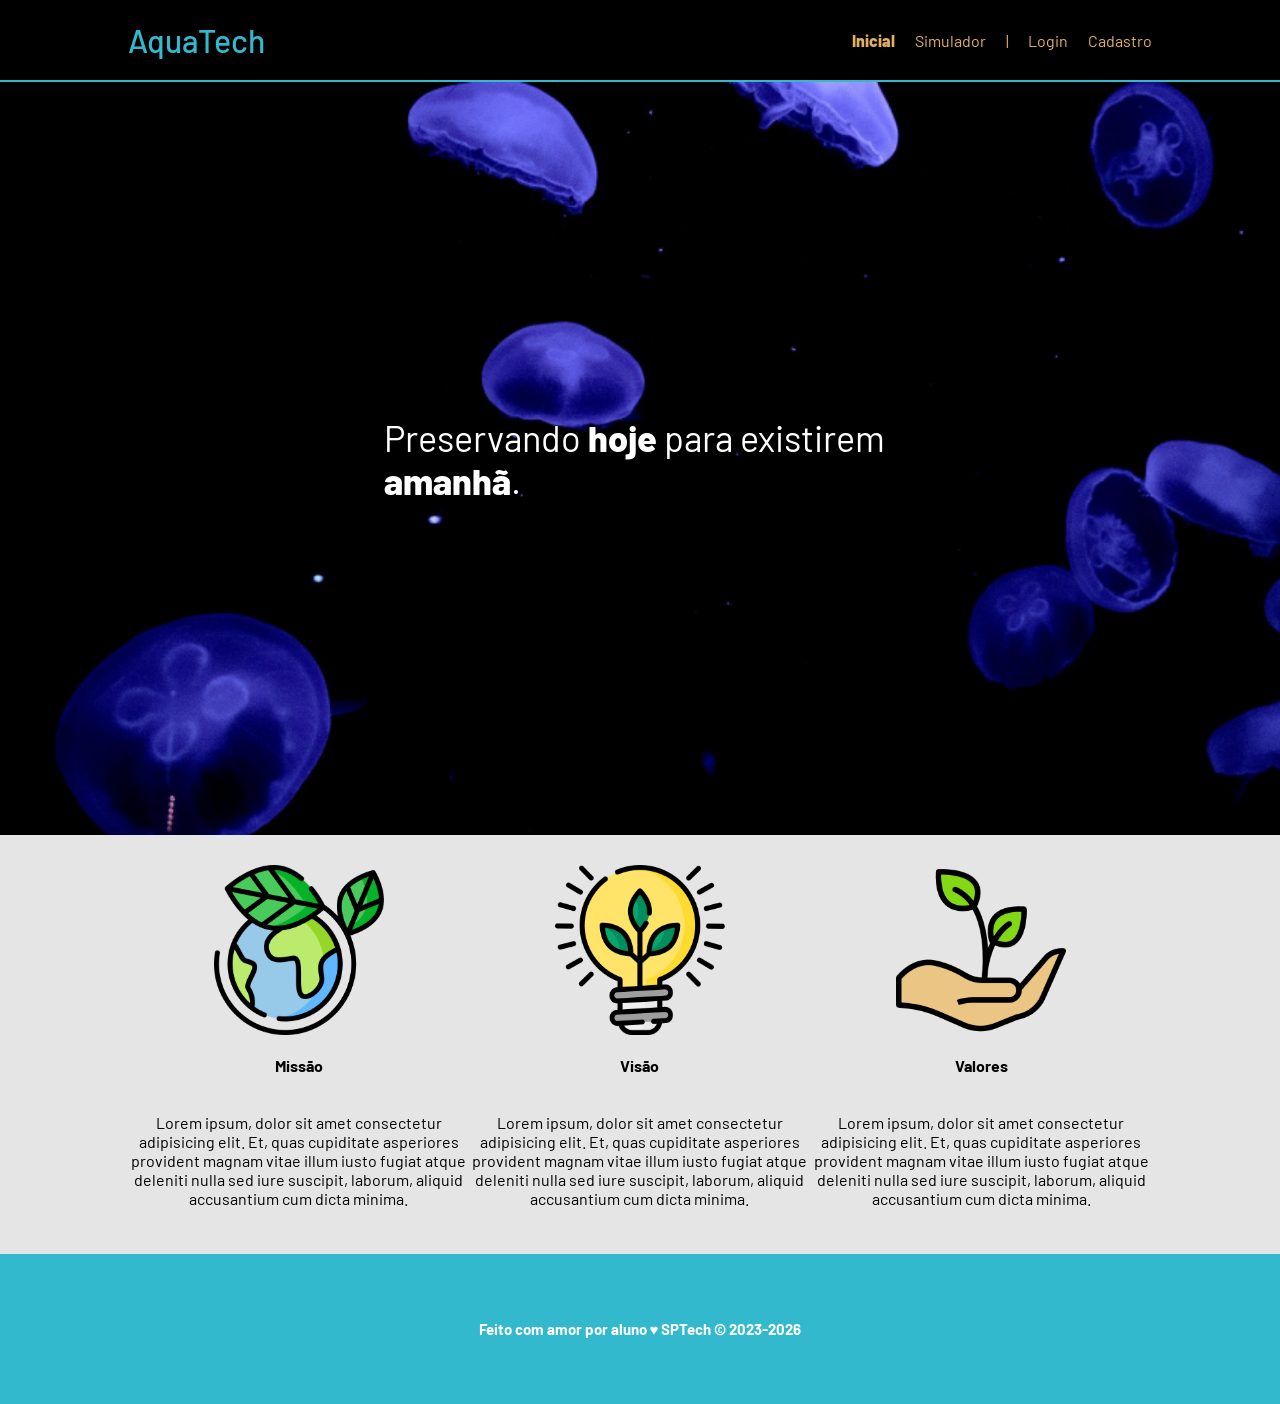
==== public/index.html @ 58323d14 "feat: Adiciona web-data-viz ao projeto pessoal" ====
<!DOCTYPE html>
<html lang="en">

<head>
    <meta charset="UTF-8">
    <meta http-equiv="X-UA-Compatible" content="IE=edge">
    <meta name="viewport" content="width=device-width, initial-scale=1.0">

    <title>AquaTech | Página Inicial</title>

    <script src="./js/sessao.js"></script>

    <link rel="stylesheet" href="./css/estilo.css">
    <link rel="icon" href="./assets/icon/favicon2.ico">
    <link rel="preconnect" href="https://fonts.gstatic.com">
</head>

<body>
    <div class="header">
      <div class="container">
        <h1 class="titulo">AquaTech</h1>
        <ul class="navbar">
          <li class="agora">
            <a href="#">Inicial</a>
          </li>
          <li>
            <a href="simulador.html">Simulador</a>
          </li>
          <li>|</li>
          <li>
            <a href="login.html">Login</a>
          </li>
          <li>
            <a href="cadastro.html">Cadastro</a>
          </li>
        </ul>
      </div>
    </div>
  
    <div class="banner">
      <div class="container">
        <p>Preservando <span>hoje</span> para existirem <span>amanhã</span>.</p>
      </div>
    </div>
  
    <div class="social">
      <div class="container">
        <div class="boxes">
          <div class="box">
            <img src="assets/imgs/planet-earth_color.png">
            <h4>Missão</h4>
            <p>Lorem ipsum, dolor sit amet consectetur adipisicing elit. Et, quas cupiditate asperiores provident magnam
              vitae illum iusto fugiat atque deleniti nulla sed iure suscipit, laborum, aliquid accusantium cum dicta
              minima.</p>
          </div>
          <div class="box">
            <img src="assets/imgs/lightbulb_color.png">
            <h4>Visão</h4>
            <p>Lorem ipsum, dolor sit amet consectetur adipisicing elit. Et, quas cupiditate asperiores provident magnam
              vitae illum iusto fugiat atque deleniti nulla sed iure suscipit, laborum, aliquid accusantium cum dicta
              minima.</p>
          </div>
          <div class="box">
            <img src="assets/imgs/growth_color.png">
            <h4>Valores</h4>
            <p>Lorem ipsum, dolor sit amet consectetur adipisicing elit. Et, quas cupiditate asperiores provident magnam
              vitae illum iusto fugiat atque deleniti nulla sed iure suscipit, laborum, aliquid accusantium cum dicta
              minima.</p>
          </div>
        </div>
      </div>
    </div>
  
    <div class="footer">
      <div class="container">
        <h4>Feito com amor por aluno &hearts; SPTech &copy; 2023-2026</h4>
      </div>
    </div>
  </body>

</html>
---- public/css/estilo.css ----
@import url('https://fonts.googleapis.com/css2?family=Barlow:ital,wght@0,100;0,200;0,300;0,400;0,500;0,600;0,700;0,800;0,900;1,100;1,200;1,300;1,400;1,500;1,600;1,700;1,800;1,900&display=swap');

body {
  margin: 0;
  padding: 0;
  font-family: 'Barlow', 'Segoe UI', 'Segoe UI', Tahoma, Geneva, Verdana, sans-serif;
  background-color: black;
}

:root {
  --tamanho-header: 80px;
  --tamanho-banner: calc(100vh - var(--tamanho-header) - var(--tamanho-footer) - 2px);
  --tamanho-simulador: calc(100vh - var(--tamanho-header) - var(--tamanho-footer) - 2px);
  --tamanho-login: calc(100vh - var(--tamanho-header) - var(--tamanho-footer) - 2px);
  --tamanho-footer: 65px;
}

.container {
  display: flex;
  width: 80%;
  margin: auto;
}

.header {
  height: var(--tamanho-header);
  border-bottom: 2px solid #32b9cd;
}

.header .container {
  justify-content: space-between;
  align-items: center;
  height: 100%;
}

.header a {
  text-decoration: none;
  color: #e3b062;
}

.agora {
  font-weight: 800;
}

.navbar {
  width: 300px;
  display: flex;
  align-items: center;
  justify-content: space-between;
  list-style: none;
  color: #e3b062;
}

.titulo {
  color: #32b9cd;
  width: fit-content;
  font-weight: 500;
}

.header h1 {
  margin: 0;
}

/* BANNER */

.banner {
  height: var(--tamanho-banner);
  color: white;
  background-image: url('../assets/imgs/bg-jelly-fish-para-home.png');
  background-size: cover;
}

.banner .container {
  justify-content: center;
  align-items: center;
  height: 100%;
}

.banner .container p {
  width: 50%;
  margin: 0;
  padding: 0;
  font-size: 36px;
}

.banner .container span {
  font-weight: 800;
}

/* MISSÃO VISÃO VALORES */

.social {
  background-color: #e5e5e5;
  display: flex;
}

.social .container {
  justify-content: center;
}

.box img {
  width: 170px;
}

.social .container .boxes {
  display: flex;
  justify-content: space-between;
  width: 100%;
  padding: 30px 0;
}

.social p {
  text-align: center;
}

.box {
  display: flex;
  flex-direction: column;
  align-items: center;
}

/* FOOTER */

.footer {
  background-color: #32b9cd;
  height: 150px;
  color: #fff;
  display: flex;
  font-size: 15px;
}

.footer .container {
  justify-content: center;
  text-align: center;
}

.footer .container .version {
  font-size: 12px;
}

/* LOGIN */

.login {
  height: var(--tamanho-login);
  background-image: url('../assets/imgs/bg-jelly-fish-para-home.png');
  background-size: cover;
}

.login .container {
  justify-content: center;
  align-items: center;
  height: 100%;
}

.card {
  width: 50%;
  background-color: #e5e5e5;
  border-radius: 10px;
  display: flex;
  align-items: center;
  justify-content: space-evenly;
  color: palevioletred;
  flex-direction: column;
  height: fit-content;
  padding: 20px 0;
}

.card h2 {
  margin: 0;
  font-size: 30px;
}

.formulario {
  display: flex;
  height: 90%;
  width: 80%;
  justify-content: space-around;
  flex-direction: column;
}

.formulario span {
  font-size: 15px;
  font-weight: 800;
}

.formulario input {
  border: 2px solid #32b9cd;
  text-align: center;
  border-radius: 10px;
  margin: 0;
}

.formulario select {
  border: 2px solid #32b9cd;
  background-color: white;
  color: gray;
  height: 36px;
  text-align: center;
  border-radius: 10px;
  margin: 0;
}

.campo {
  display: flex;
  flex-direction: column;
  justify-content: start;
  padding: 5px 0;
}

.botao {
  cursor: pointer;
  font-family: "Barlow", sans-serif;
  border: 0;
  border-radius: 5px;
  font-weight: 600;
  font-size: 18px;
  color: #fff;
  background-color: #ED145B;
  width: 120px;
  height: 30px;
  align-self: center;
  margin-top: 20px;
}

.loading-div {
  width: 50px;
  display: none;
}

.loading-div img {
  height: 50px;
  width: 50px;
}

#div_erros_login {
  display: none
}

/* FORMULARIO */

.alerta_erro{
  display: flex;
  justify-content: flex-end;
}

.card_erro {
  display: none;
  background-color: #fff;
  color: black;
  width: 230px;
  position: fixed;
  border-radius: 4px;
  border: #ED145B 3px solid;
  padding: 10px;
  margin-right: 10%;
}

.card_erro #mensagem_erro{
  font-weight: 500;
  font-size: 20px;
}

.formulario .tipo_campo {
  font-size: 20px;
  font-weight: 600 !important;
}

.formulario {
  display: flex;
  flex-direction: column;
}

input {
  margin-bottom: 10px;
  border: 2px solid #32b9cd;
  padding: 10px;
  text-align: center;
  border-radius: 10px;
}

.btn {
  font-family: "Barlow", sans-serif;
  border: 0;
  border-radius: 5px;
  font-weight: 600;
  font-size: 18px;
  padding: 10px 15px;
  color: white;
  background-color: #ED145B;
  width: 120px;
  align-self: center;
  margin-top: 5px;
}

.loading-div {
  width: 50px;
  margin: auto;
  display: none;
}

.loading-div img {
  height: 50px;
  width: 50px;
}

/* SIMULADOR */

.simulador {
  color: white;
}

.simulador .container {
  flex-direction: column;
  overflow: scroll; 
  height: var(--tamanho-simulador);
}

/* ALERTA */

#alerta {
  position: absolute;
  right: 0;
  bottom: 0;
}

.mensagem-alarme {
  background-color: white;
  border-radius: 5px;
  width: 300px;
  height: 80px;
  margin: 10px;
  padding: 10px 0;
  display: flex;
  justify-content: space-evenly;
  align-items: center;
}

.mensagem-alarme h3 {
  font-size: 14px;
  margin: 0;
}

.mensagem-alarme .informacao {
  width: 66%;
}

.alarme-sino {
  width: 48px;
  height: 48px;
  animation-name: bell;
  animation-duration: 4s;
  background-image: url('https://cdn-icons-png.flaticon.com/512/1157/1157000.png');
  background-size: cover;
  animation-iteration-count: infinite;
}

@keyframes bell {
  0%   {transform: rotate(25deg)}
  25%  {transform: rotate(-25deg)}
  50%  {transform: rotate(25deg)}
  75%  {transform: rotate(-25deg)}
  100% {transform: rotate(25deg)}
}
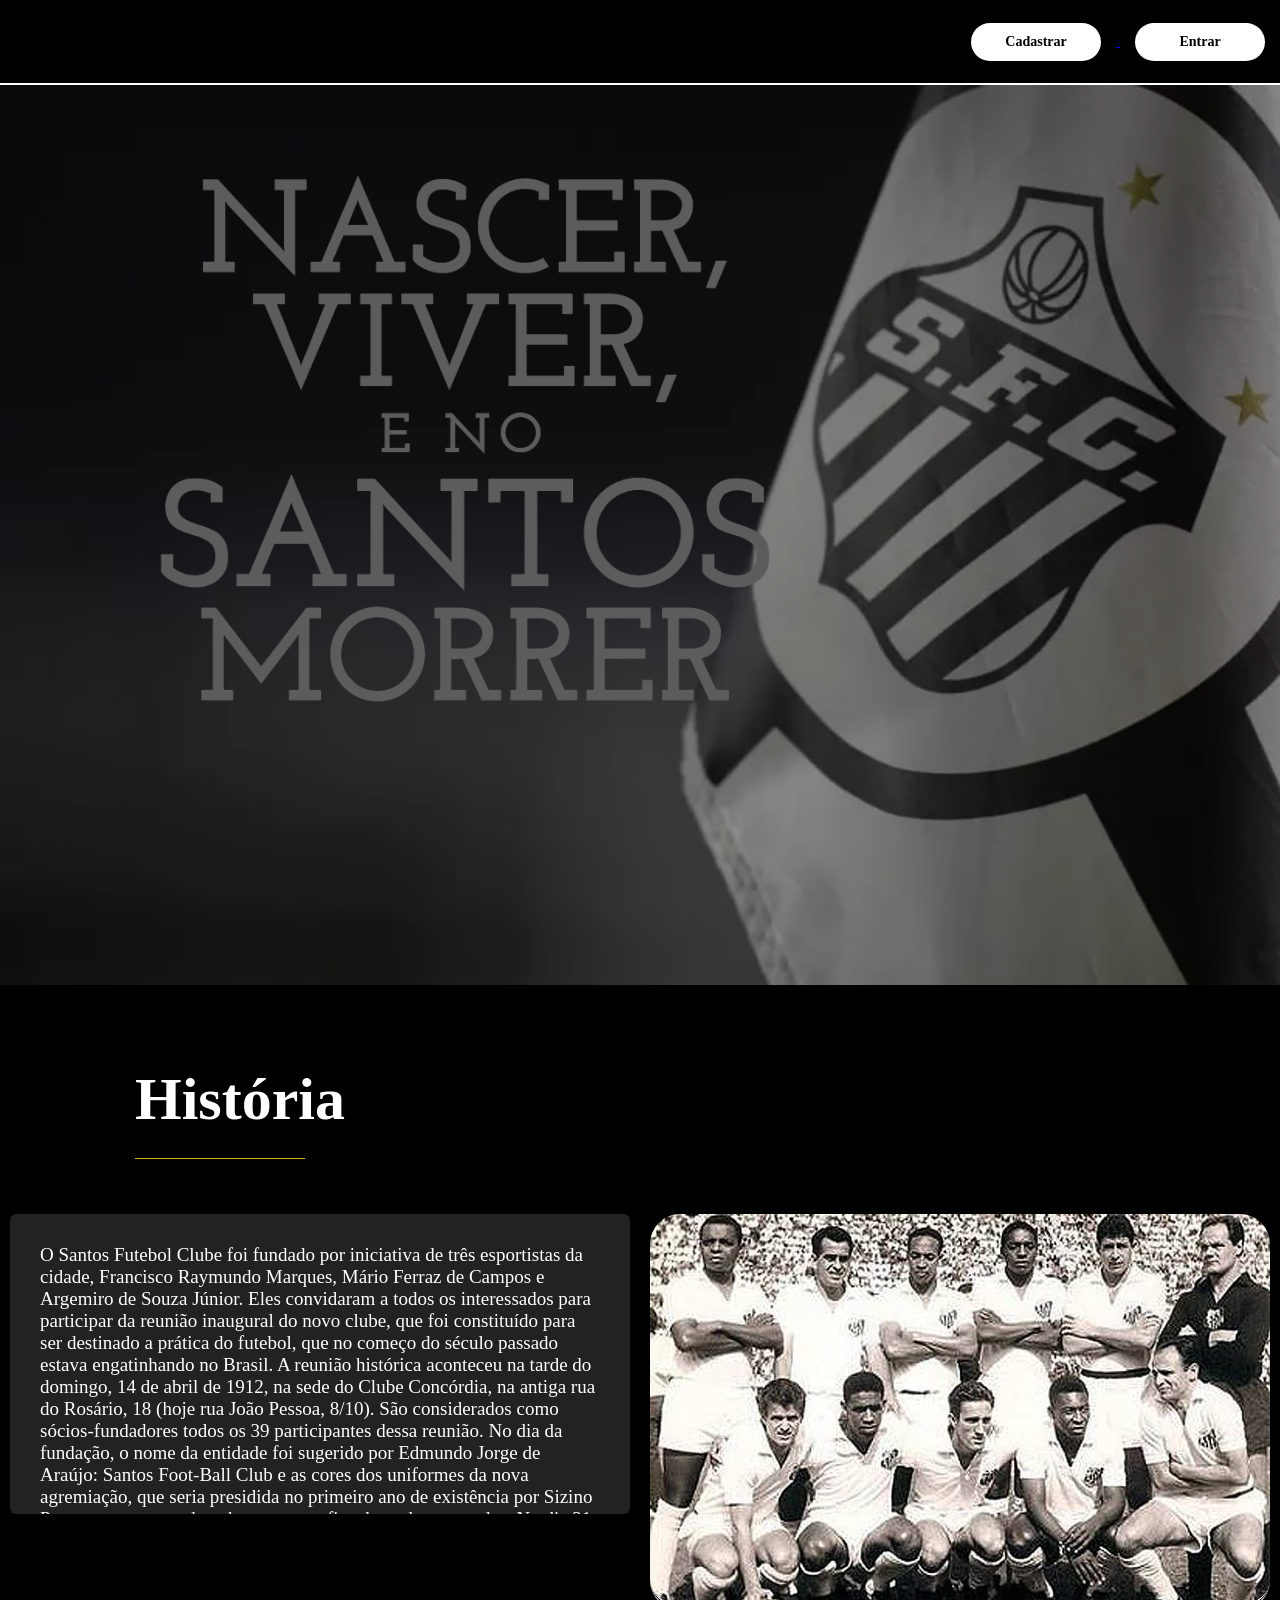
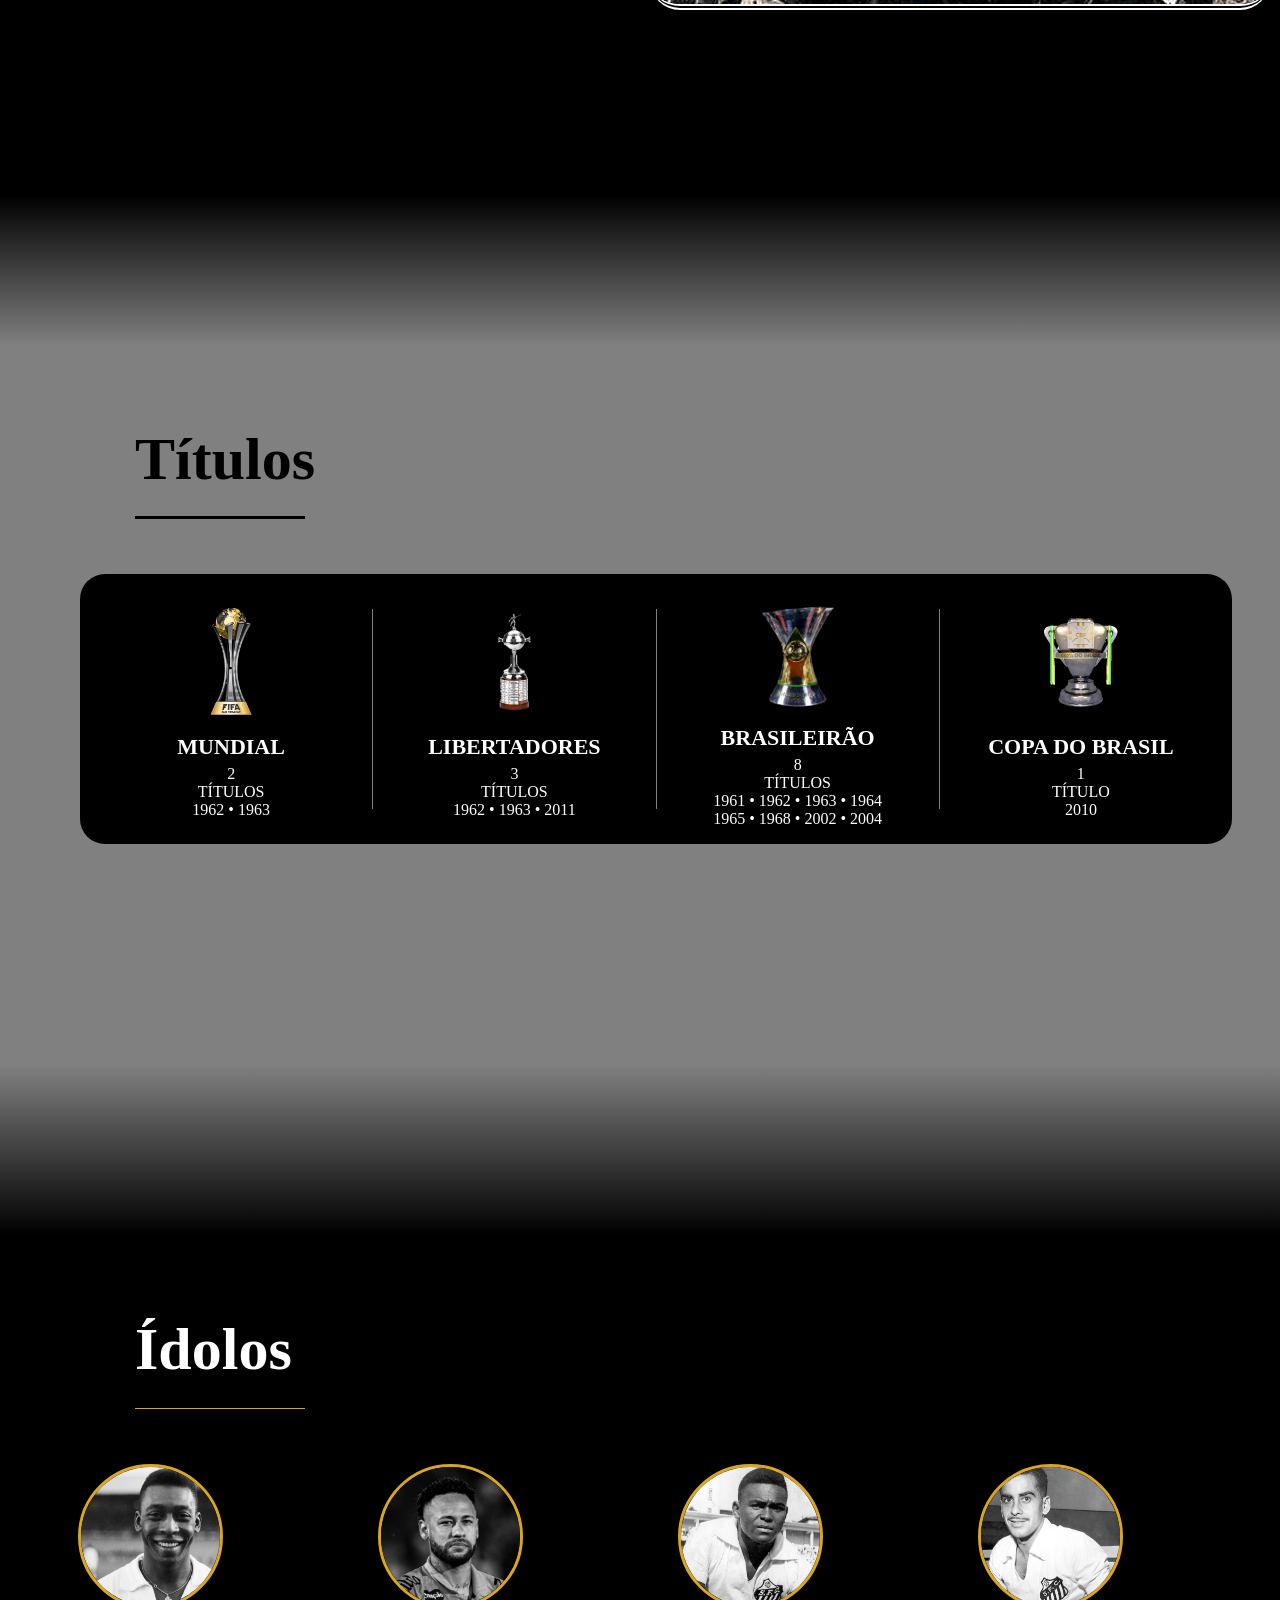
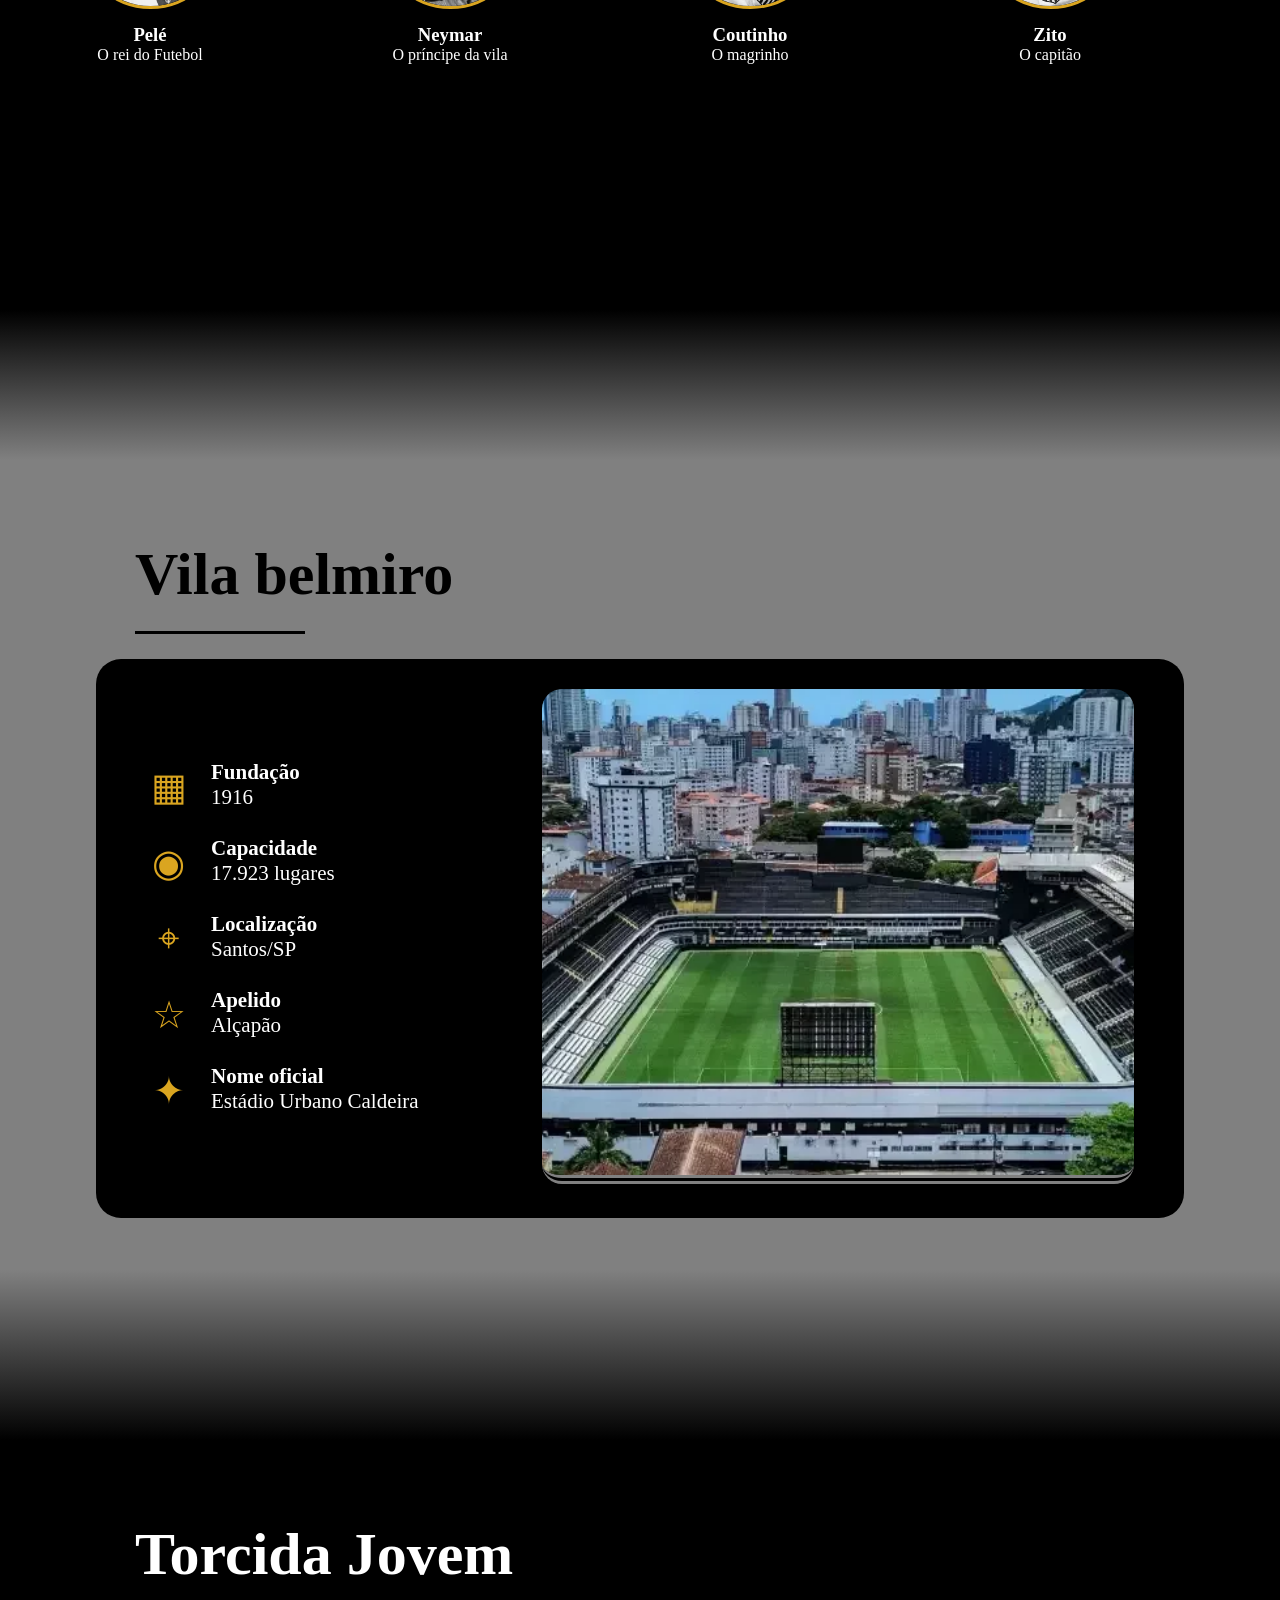
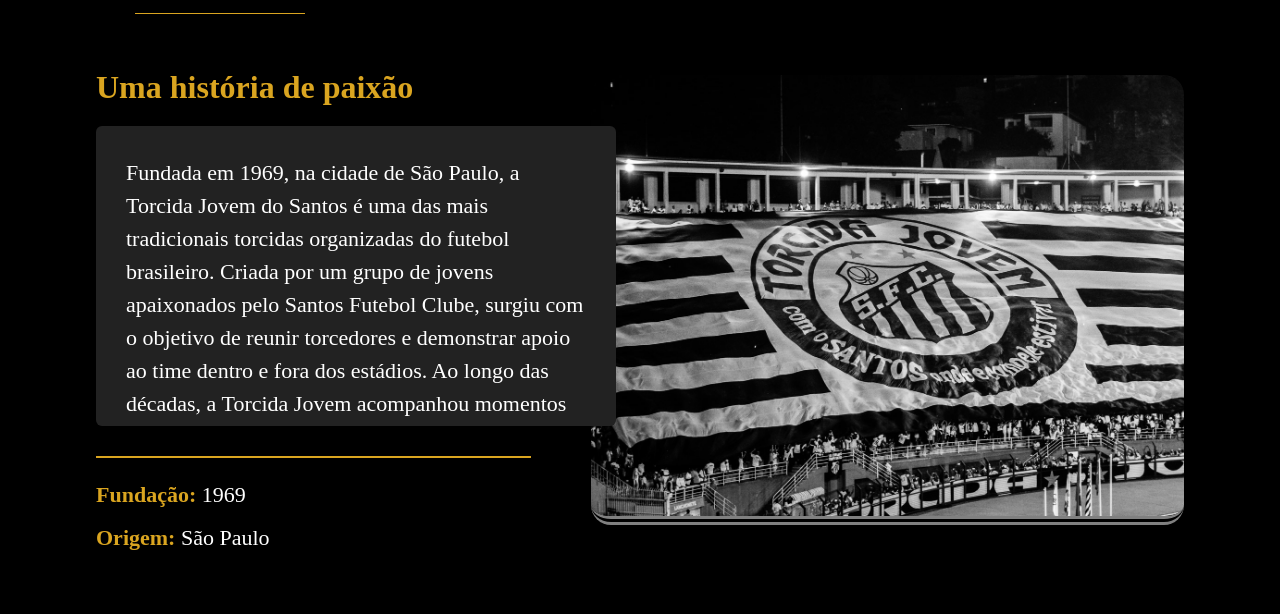
==== commit edb09dbf: "feat: Finaliza cadastro" ====
--- a/public/index.html
+++ b/public/index.html
@@ -1,81 +1,426 @@
 <!DOCTYPE html>
-<html lang="en">
+<html lang="pt-br">
 
 <head>
     <meta charset="UTF-8">
-    <meta http-equiv="X-UA-Compatible" content="IE=edge">
     <meta name="viewport" content="width=device-width, initial-scale=1.0">
-
-    <title>AquaTech | Página Inicial</title>
-
-    <script src="./js/sessao.js"></script>
-
-    <link rel="stylesheet" href="./css/estilo.css">
-    <link rel="icon" href="./assets/icon/favicon2.ico">
-    <link rel="preconnect" href="https://fonts.gstatic.com">
+    <title>Santos FC | Página inicial</title>
+    <link rel="stylesheet" href="./css/homeSantos.css">
 </head>
 
 <body>
-    <div class="header">
-      <div class="container">
-        <h1 class="titulo">AquaTech</h1>
-        <ul class="navbar">
-          <li class="agora">
-            <a href="#">Inicial</a>
-          </li>
-          <li>
-            <a href="simulador.html">Simulador</a>
-          </li>
-          <li>|</li>
-          <li>
-            <a href="login.html">Login</a>
-          </li>
-          <li>
-            <a href="cadastro.html">Cadastro</a>
-          </li>
-        </ul>
-      </div>
-    </div>
-  
-    <div class="banner">
-      <div class="container">
-        <p>Preservando <span>hoje</span> para existirem <span>amanhã</span>.</p>
-      </div>
-    </div>
-  
-    <div class="social">
-      <div class="container">
-        <div class="boxes">
-          <div class="box">
-            <img src="assets/imgs/planet-earth_color.png">
-            <h4>Missão</h4>
-            <p>Lorem ipsum, dolor sit amet consectetur adipisicing elit. Et, quas cupiditate asperiores provident magnam
-              vitae illum iusto fugiat atque deleniti nulla sed iure suscipit, laborum, aliquid accusantium cum dicta
-              minima.</p>
-          </div>
-          <div class="box">
-            <img src="assets/imgs/lightbulb_color.png">
-            <h4>Visão</h4>
-            <p>Lorem ipsum, dolor sit amet consectetur adipisicing elit. Et, quas cupiditate asperiores provident magnam
-              vitae illum iusto fugiat atque deleniti nulla sed iure suscipit, laborum, aliquid accusantium cum dicta
-              minima.</p>
-          </div>
-          <div class="box">
-            <img src="assets/imgs/growth_color.png">
-            <h4>Valores</h4>
-            <p>Lorem ipsum, dolor sit amet consectetur adipisicing elit. Et, quas cupiditate asperiores provident magnam
-              vitae illum iusto fugiat atque deleniti nulla sed iure suscipit, laborum, aliquid accusantium cum dicta
-              minima.</p>
-          </div>
-        </div>
-      </div>
-    </div>
-  
-    <div class="footer">
-      <div class="container">
-        <h4>Feito com amor por aluno &hearts; SPTech &copy; 2023-2026</h4>
-      </div>
-    </div>
-  </body>
+    <section class="home">
+        <header>
+            <div class="header-container">
+                <div class="Santos_Logo"><img
+                        src="https://upload.wikimedia.org/wikipedia/commons/1/15/Santos_Logo.png?utm_source=commons.wikimedia.org&utm_campaign=index&utm_content=thumbnail_unscaled&_=20230206125350"
+                        alt="">
+                </div>
+
+                <div class="botoes">
+                    <a href="cadastrousuario.html">
+                        <button>ㅤCadastrarㅤ</button>
+                    </a>
+
+                    <a href="loginusuario.html">
+                        <button> ㅤEntrarㅤ</button>
+                    </a>
+                </div>
+            </div>
+
+
+        </header>
+
+        <div class="home-fundo">
+
+            <div class="nascer-viver">
+                <img src="./assets/imgs/nascer-viver-santos-josefin-slab-branco.png" alt="">
+            </div>
+        </div>
+    </section>
+    <section class="historia">
+
+        <div class="titulo-branco">
+            <span>
+                <h1>História</h1>
+            </span>
+            <div class="linha-divisoria">
+            </div>
+        </div>
+
+        <div class="texto-imagem">
+            <div class="historia-texto">
+                <p>O Santos Futebol Clube foi fundado por iniciativa de três esportistas da cidade, Francisco Raymundo
+                    Marques, Mário Ferraz de Campos e Argemiro de Souza Júnior. Eles convidaram a todos os interessados
+                    para
+                    participar da reunião inaugural do novo clube, que foi constituído para ser destinado a prática do
+                    futebol, que no começo do século passado estava engatinhando no Brasil.
+
+                    A reunião histórica aconteceu na tarde do domingo, 14 de abril de 1912, na sede do Clube Concórdia,
+                    na
+                    antiga rua do Rosário, 18 (hoje rua João Pessoa, 8/10). São considerados como sócios-fundadores
+                    todos os
+                    39 participantes dessa reunião.
+
+                    No dia da fundação, o nome da entidade foi sugerido por Edmundo Jorge de Araújo: Santos Foot-Ball
+                    Club e
+                    as cores dos uniformes da nova agremiação, que seria presidida no primeiro ano de existência por
+                    Sizino
+                    Patusca, eram o azul e o branco, com fios dourados entre elas.
+
+                    No dia 31 de março do ano seguinte as cores do Clube, por sugestão de Paulo Peluccio, passaram a ser
+                    calção branco e camisa listrada de branco e preto. O Conselho Deliberativo do Clube teve início no
+                    dia
+                    28 de janeiro de 1932 e o primeiro presidente foi Flamínio Levy.
+
+                    No começo de sua gloriosa caminhada entra para a vida do clube, Urbano Vilella Caldeira Filho, um
+                    homem
+                    que dedicou toda a vida ao time que tanto amou até o falecimento, no ano de 1933. Urbano Caldeira
+                    foi
+                    atleta, técnico, dirigente e hoje é um dos patronos do Santos Futebol Clube. Em sua homenagem o nome
+                    do
+                    estádio que foi erguido, no ano de 1916, leva seu nome como reconhecimento de seu amor ao Alvinegro
+                    Praiano.
+
+                    As primeiras conquistas importantes na história do time começaram em 1913 com a conquista do
+                    campeonato
+                    santista, repetindo o feito em 1915, jogando como o apelido de “União Futebol Clube” por imposição
+                    da
+                    diretoria da Associação Paulista de Esportes Atléticos.
+
+                    No ano de 1927 surge no time um ataque que até hoje não foi superado em jogos do campeonato
+                    paulista,
+                    com uma média de 6,25 gols por partida e que ficou eternizado como o time do “Ataque dos 100 gols”.
+                    Ataque esse que era formado por Omar, Camarão, Feitiço, Araken e Evangelista.
+
+                    O primeiro Campeonato Paulista vencido pelo Clube é o do ano de 1935, título esse conquistado na
+                    casa do
+                    adversário na capital paulista. A equipe volta a ganhar os certames paulistas em 1955 e 1956 e
+                    novamente
+                    no ano de 1958, quando então já tinha em suas fileiras um garoto apelidado de Pelé, que nos anos
+                    seguintes se tornaria o melhor jogador de futebol em todos os tempos.
+
+                    Na chamada “Década de Ouro”, nos anos de 1960, o time conquistou o mundo exibindo um futebol digno
+                    de
+                    aplausos, com conquistas constantes, não só no futebol brasileiro como também no planeta. A coroação
+                    maior desse time ícone da cidade de Santos aconteceu no ano de 1962, quando o Alvinegro mais famoso
+                    do
+                    mundo venceu todos os certames mais importantes disputados nesse ano e sagrando-se no ano seguinte
+                    Bicampeão Mundial. A FIFA outorgou ao clube o título de “O melhor time do século nas Américas”.
+
+                    Nos dias atuais o Santos Futebol Clube é considerado como o legítimo Octocampeão Brasileiro por suas
+                    conquistas nacionais nos anos de 1961 a 1965, 1968, 2002 e 2004. Nos campeonatos paulistas foram 22
+                    conquistas, na Taça Libertadores da América foram 03 conquistas e nos Mundiais Interclubes foram
+                    duas
+                    conquistas. Revelando jogadores como Araken, Dorval, Pepe, Mengálvio, Coutinho, Zito, Pelé, Robinho,
+                    Elano
+                    e
+                    Neymar o time continua sendo o orgulho de toda a gente Alvinegra nos seus 114 anos de história.</p>
+            </div>
+
+            <div class="historia-imagem">
+                <img src="./assets/imgs/elenco 1962.jpg" alt="">
+            </div>
+
+        </div>
+
+
+    </section>
+
+    <div class="transicao-preto-cinza"></div>
+
+    <section class="titulos">
+
+        <div class="titulo-preto">
+            <span>
+                <h1>Títulos</h1>
+            </span>
+            <div class="linha-divisoria-preto">
+            </div>
+        </div>
+
+        <div class="lista-imagem">
+
+            <div class="lista-card">
+
+                <!-- MUNDIAL -->
+                <div class="card-titulo">
+                    <img src="./assets/imgs/taca_mundial_transparente (1).png" alt="">
+
+                    <h3>MUNDIAL</h3>
+
+                    <div class="quantidade">
+                        <span>2</span>
+                        <p>TÍTULOS</p>
+                    </div>
+
+                    <p class="anos">1962 • 1963</p>
+                </div>
+
+                <div class="linha-divisoria-cinza">
+
+                </div>
+
+                <!-- LIBERTADORES -->
+                <div class="card-titulo">
+                    <img src="./assets/imgs/taca_libertadores_transparente.png" alt="Taça da Libertadores">
+
+                    <h3>LIBERTADORES</h3>
+
+                    <div class="quantidade">
+                        <span>3</span>
+                        <p>TÍTULOS</p>
+                    </div>
+
+                    <p class="anos">1962 • 1963 • 2011</p>
+                </div>
+
+                <div class="linha-divisoria-cinza">
+
+                </div>
+
+                <!-- BRASILEIRÃO -->
+                <div class="card-titulo">
+                    <img src="./assets/imgs/brasileirao_transparente.png" alt="Taça do Brasileirão">
+
+                    <h3>BRASILEIRÃO</h3>
+
+                    <div class="quantidade">
+                        <span>8</span>
+                        <p>TÍTULOS</p>
+                    </div>
+
+                    <p class="anos">
+                        1961 • 1962 • 1963 • 1964<br>
+                        1965 • 1968 • 2002 • 2004
+                    </p>
+                </div>
+
+                <div class="linha-divisoria-cinza">
+
+                </div>
+
+                <!-- COPA DO BRASIL -->
+                <div class="card-titulo">
+                    <img src="./assets/imgs/copa_do_brasil_transparente.png" alt="Taça da Copa do Brasil">
+
+                    <h3>COPA DO BRASIL</h3>
+
+                    <div class="quantidade">
+                        <span>1</span>
+                        <p>TÍTULO</p>
+                    </div>
+
+                    <p class="anos">2010</p>
+                </div>
+
+
+            </div>
+
+    </section>
+
+    <div class="transicao-cinza-preto"></div>
+
+    <section class="idolos">
+        <div class="titulo-branco">
+            <span>
+                <h1>Ídolos</h1>
+            </span>
+            <div class="linha-divisoria">
+            </div>
+        </div>
+        <!-- JOGADORES -->
+
+        <div class="carrossel-idolos">
+            <div class="lista-idolos">
+
+                <div class="card-idolo">
+                    <img src="./assets/imgs/foto pelé.webp" alt="Pelé">
+
+                    <h3>Pelé</h3>
+                    <p>O rei do Futebol</p>
+                </div>
+
+                <div class="card-idolo">
+                    <img src="./assets/imgs/foto_neymar.jpg" alt="Neymar">
+
+                    <h3>Neymar</h3>
+                    <p>O príncipe da vila</p>
+                </div>
+
+                <div class="card-idolo">
+                    <img src="./assets/imgs/coutinho.jpg" alt="Coutinho">
+
+                    <h3>Coutinho</h3>
+                    <p>O magrinho</p>
+                </div>
+
+                <div class="card-idolo">
+                    <img src="./assets/imgs/zito.jpg" alt="Zito">
+
+                    <h3>Zito</h3>
+                    <p>O capitão</p>
+                </div>
+
+                <div class="card-idolo">
+                    <img src="./assets/imgs/foto2_preto_e_branco.jpg" alt="Robinho">
+
+                    <h3>Robinho</h3>
+                    <p>O rei das pedaladas</p>
+                </div>
+
+                <div class="card-idolo">
+                    <img src="./assets/imgs/pepe.jpg" alt="Pepe">
+
+                    <h3>Pepe</h3>
+                    <p>O canhão da vila</p>
+                </div>
+
+                <div class="card-idolo">
+                    <img src="./assets/imgs/imagem_preto_e_branco.png" alt="Elano">
+
+                    <h3>Elano</h3>
+                    <p>Curinga da vila</p>
+                </div>
+
+                <div class="card-idolo">
+                    <img src="./assets/imgs/imagem2_preto_e_branco.png" alt="Leo">
+
+                    <h3>Leo</h3>
+                    <p>Guerreiro da vila</p>
+                </div>
+            </div>
+        </div>
+
+
+    </section>
+
+    <div class="transicao-preto-cinza"></div>
+
+
+    <section class="estadio">
+
+        <div class="conteudo-estadio">
+
+            <div class="titulo-preto">
+                <span>
+                    <h1>Vila belmiro</h1>
+                </span>
+                <div class="linha-divisoria-preto">
+                </div>
+            </div>
+
+            <div class="corpo-estadio">
+
+                <div class="info-estadio">
+
+                    <div class="item-estadio">
+                        <span class="icone-estadio">▦</span>
+
+                        <div class="texto-estadio">
+                            <h3>Fundação</h3>
+                            <p style="color: white;">1916</p>
+                        </div>
+                    </div>
+
+                    <div class="item-estadio">
+                        <span class="icone-estadio">◉</span>
+
+                        <div class="texto-estadio">
+                            <h3>Capacidade</h3>
+                            <p style="color: white;"> 17.923 lugares</p>
+                        </div>
+                    </div>
+
+                    <div class="item-estadio">
+                        <span class="icone-estadio">⌖</span>
+
+                        <div class="texto-estadio">
+                            <h3>Localização</h3>
+                            <p style="color: white;">Santos/SP</p>
+                        </div>
+                    </div>
+
+                    <div class="item-estadio">
+                        <span class="icone-estadio">☆</span>
+
+                        <div class="texto-estadio">
+                            <h3>Apelido</h3>
+                            <p style="color: white;">Alçapão</p>
+                        </div>
+                    </div>
+
+                    <div class="item-estadio">
+                        <span class="icone-estadio">✦</span>
+
+                        <div class="texto-estadio">
+                            <h3>Nome oficial</h3>
+                            <p style="color: white;">Estádio Urbano Caldeira</p>
+                        </div>
+                    </div>
+
+                </div>
+
+                <div class="imagem-estadio">
+                    <img src="./assets/imgs/vila-belmiro-e1780169479346.webp" alt="Vila Belmiro">
+                </div>
+            </div>
+        </div>
+
+    </section>
+
+    <div class="transicao-cinza-preto"></div>
+
+
+    <section class="torcida-jovem">
+
+        <div class="titulo-branco">
+            <h1>Torcida Jovem</h1>
+            <div class="linha-divisoria"></div>
+        </div>
+
+        <div class="conteudo-torcida">
+
+            <div class="texto-torcida">
+
+                <h2>Uma história de paixão</h2>
+
+                <p class="scroll-torcida">
+                    Fundada em 1969, na cidade de São Paulo, a Torcida Jovem do Santos é uma das mais tradicionais
+                    torcidas organizadas do futebol brasileiro. Criada por um grupo de jovens apaixonados pelo Santos
+                    Futebol Clube, surgiu com o objetivo de reunir torcedores e demonstrar apoio ao time dentro e fora
+                    dos estádios.
+
+                    Ao longo das décadas, a Torcida Jovem acompanhou momentos históricos do Santos, desde a época de
+                    Pelé até as conquistas mais recentes. Com suas bandeiras, faixas e cantos, tornou-se uma presença
+                    marcante nas arquibancadas, especialmente na Vila Belmiro.
+
+                    Mais do que acompanhar partidas, a Torcida Jovem representa uma parte da cultura e da identidade
+                    santista. Sua trajetória é marcada pela união de diferentes gerações de torcedores, que mantêm viva
+                    a tradição de apoiar o Santos Futebol Clube.
+                </p>
+
+                <div class="dados-torcida">
+                    <p><strong>Fundação:</strong> 1969</p>
+                    <p><strong>Origem:</strong> São Paulo</p>
+                </div>
+
+            </div>
+
+            <div class="imagem-torcida">
+                <img src="./assets/imgs/santos-x-flamengo-7.jpg" alt="Torcida Jovem do Santos">
+            </div>
+
+        </div>
+
+    </section>
+
+
+
+
+    </section>
+
+
+</body>
 
 </html>
--- a/public/css/homeSantos.css
+++ b/public/css/homeSantos.css
@@ -0,0 +1,503 @@
+@import url('https://fonts.googleapis.com/css2?family=Josefin+Slab:ital,wght@0,100..700;1,100..700&display=swap');
+
+* {
+    margin: 0;
+    padding: 0;
+    box-sizing: border-box;
+    font-family: 'Josefin Slab', serif;
+}
+
+
+
+
+.header-container {
+    background-color: black;
+    height: 85px;
+    width: 100%;
+    display: flex;
+    align-items: center;
+    justify-content: space-between;
+    border-bottom: 2px solid white;
+}
+
+.Santos_Logo img {
+    width: 75px;
+    margin: 10px;
+}
+
+.botoes button {
+    border-radius: 40px;
+    margin: 15px;
+    color: black;
+    background-color: white;
+    border: none;
+    align-self: center;
+    font-weight: bold;
+    font-size: 14px;
+    padding: 10px 20px;
+    cursor: pointer;
+    text-align: center;
+    width: 130px;
+}
+
+.home-fundo {
+    background-image: url("../assets/imgs/wallpaper_tela_home.webp");
+    height: 100vh;
+    width: 100%;
+    background-size: cover;
+    filter: brightness(0.6);
+}
+
+.nascer-viver img {
+    margin: 80px;
+    width: 70vh;
+    margin-left: 150px;
+}
+
+.nascer-viver {
+    display: flex;
+    filter: brightness(0.6);
+}
+
+.historia {
+    background-color: black;
+    height: 90vh;
+    width: 100%;
+}
+
+.historia-imagem img {
+  border-radius: 30px;
+  border-bottom: 6px double white;
+}
+
+.titulo-branco {
+    margin-left: 120px;
+    display: flex;
+    padding: 80px 15px;
+    font-size: 40px;
+    position: relative;
+    color: white;
+}
+
+.linha-divisoria {
+    background-color: goldenrod;
+    position: absolute;
+    height: 1px;
+    width: 170px;
+    bottom: 55px;
+}
+
+.texto-imagem {
+    display: flex;
+    justify-content: space-around;
+
+}
+
+.historia-texto {
+    width: 620px;
+    height: 300px;
+    background-color: #222;
+    color: white;
+    padding: 30px;
+    border-radius: 10px;
+    overflow-y: auto;
+    position: relative;
+    font-size: 19px;
+    border-radius: 6px;
+}
+
+.historia-texto::-webkit-scrollbar {
+    width: 7px;
+}
+
+.historia-texto::-webkit-scrollbar-track {
+    background: #222;
+    border-radius: 10px;
+}
+
+.historia-texto::-webkit-scrollbar-thumb {
+    background: goldenrod;
+    border-radius: 10px;
+}
+
+.historia-texto::-webkit-scrollbar-thumb:hover {
+    background: goldenrod;
+}
+
+.titulos {
+    height: 80vh;
+    width: 100%;
+    background-color: gray;
+}
+
+
+.titulo-preto {
+    margin-left: 120px;
+    display: flex;
+    padding: 80px 15px;
+    font-size: 40px;
+    position: relative;
+    color: black;
+}
+
+.linha-divisoria-preto {
+    background-color: black;
+    position: absolute;
+    height: 3px;
+    width: 170px;
+    bottom: 55px;
+}
+
+.lista-card {
+    width: 90%;
+    height: 270px;
+    background-color: black;
+    border-radius: 20px;
+    margin-left: 80px;
+    border-bottom: #222;
+}
+
+.lista-texto {
+    font-size: 25px;
+    margin-left: 35px;
+    margin: 30px;
+    align-items: center;
+    color: white;
+}
+
+
+
+
+.lista-card {
+    width: 90%;
+    min-height: 240px;
+    background-color: #000;
+
+    border-radius: 25px;
+
+    display: flex;
+    align-items: center;
+    justify-content: space-around;
+
+    padding: 25px 10px;
+}
+
+
+
+.card-titulo {
+    flex: 1;
+    min-width: 0;
+    height: 290px;
+
+    display: flex;
+    flex-direction: column;
+    align-items: center;
+    justify-content: center;
+
+    text-align: center;
+    color: white;
+}
+
+.card-titulo img {
+    width: 100px;
+    height: 125px;
+
+    object-fit: contain;
+
+    margin-bottom: 10px;
+}
+
+.card-titulo h3 {
+    font-size: 22px;
+    margin: 0 0 5px;
+    color: white;
+}
+
+.linha-divisoria-cinza {
+    background-color: gray;
+    height: 200px;
+    width: 1px;
+    bottom: 55px;
+}
+
+.idolos {
+    width: 100%;
+    height: 75vh;
+    background-color: black;
+}
+
+.introducao-idolo {
+    color: white;
+    font-size: 25px;
+    position: relative;
+    margin-left: 120px;
+    ;
+}
+
+.card-idolo img {
+    width: 145px;
+    height: 145px;
+
+    object-fit: cover;
+
+    border-radius: 50%;
+    border: 3px solid goldenrod;
+
+    margin-bottom: 15px;
+}
+
+.card-idolo {
+    flex: 0 0 260px;
+
+    display: flex;
+    flex-direction: column;
+    align-items: center;
+
+    text-align: center;
+    color: white;
+}
+
+.lista-idolos {
+    display: flex;
+    flex-direction: row;
+
+    justify-content: flex-start;
+    align-items: center;
+
+    gap: 40px;
+    width: max-content;
+}
+
+.carrossel-idolos {
+    width: 98%;
+    margin-left: 20px;
+
+    overflow-x: auto;
+    overflow-y: hidden;
+
+    scroll-behavior: smooth;
+    scroll-snap-type: x mandatory;
+
+    padding-bottom: 20px;
+}
+
+.carrossel-idolos::-webkit-scrollbar {
+    height: 6px;
+}
+
+.carrossel-idolos::-webkit-scrollbar-thumb {
+    background-color: #c9a44c;
+    border-radius: 10px;
+}
+
+.carrossel-idolos::-webkit-scrollbar-track {
+    background-color: #333;
+}
+
+.estadio {
+    background-color: gray;
+    min-height: 90vh;
+    padding-bottom: 40px;
+}
+    
+.imagem-estadio p {
+    color: white;
+    text-align: center;
+    font-size: 20px;
+    margin-top: 15px;
+}
+
+.imagem-estadio {
+    flex: 1;
+}
+
+.imagem-estadio img {
+    width: 100%;
+    height: 55vh;
+    object-fit: cover;
+    border-radius: 20px;
+    border-bottom: double 9px;
+    border-color: gray;
+}
+
+.corpo-estadio {
+    display: flex;
+    align-items: center;
+    justify-content: space-between;
+
+    width: 85%;
+    margin: -30px auto 0;
+    padding: 30px 50px;
+    gap: 50px;
+
+    background-color: black;
+    border-radius: 25px;
+}
+
+.info-estadio {
+    display: flex;
+    flex-direction: column;
+    gap: 22px;
+    width: 35%;
+    margin-left: 0;
+}
+
+.item-estadio {
+    display: flex;
+    align-items: center;
+    gap: 20px;
+}
+
+.icone-estadio {
+    color: goldenrod;
+    font-size: 38px;
+    width: 45px;
+    text-align: center;
+}
+
+.texto-estadio {
+    font-size: 23px;
+    color: white;
+    margin-bottom: 4px;
+}
+
+.texto-estadio h3 {
+    font-size: 21px;
+    color: white;
+}
+
+.texto-estadio p {
+    font-size: 21px;
+    color: black;
+}
+
+.transicao-cinza-preto {
+    width: 100%;
+    height: 170px;
+
+    background: linear-gradient(
+        to bottom,
+        gray,
+        black
+    );
+}
+
+.transicao-preto-cinza {
+    width: 100%;
+    height: 150px;
+
+    background: linear-gradient(
+        to bottom,
+        black,
+        gray
+    );
+}
+
+
+.torcida-jovem {
+    background-color: black;
+    width: 100%;
+    min-height: 80vh;
+    padding-bottom: 50px;
+}
+
+.conteudo-torcida {
+    display: flex;
+    align-items: center;
+    justify-content: space-between;
+    width: 85%;
+    margin: 0 auto;
+    gap: 60px;
+}
+
+.texto-torcida {
+    width: 40%;
+    color: white;
+}
+
+.texto-torcida h2 {
+    color: goldenrod;
+    font-size: 32px;
+    margin-bottom: 20px;
+}
+
+.texto-torcida p {
+    font-size: 22px;
+    line-height: 1.5;
+}
+
+.dados-torcida {
+    margin-top: 30px;
+    padding-top: 20px;
+    border-top: 2px solid goldenrod;
+}
+
+.dados-torcida p {
+    margin-bottom: 10px;
+}
+
+.dados-torcida strong {
+    color: goldenrod;
+}
+
+.imagem-torcida {
+    width: 65%;
+    margin-bottom: 30px;
+}
+
+.imagem-torcida img {
+    width: 100%;
+    height: 450px;
+    object-fit: cover;
+    border-radius: 20px;
+    border-bottom: double 9px;
+    border-color: gray
+}
+
+@media (max-width: 768px) {
+    .conteudo-torcida {
+        flex-direction: column;
+        gap: 30px;
+    }
+
+    .texto-torcida,
+    .imagem-torcida {
+        width: 100%;
+    }
+
+    .imagem-torcida img {
+        height: 280px;
+    }
+}
+
+.scroll-torcida {
+    width: 520px;
+    height: 300px;
+    background-color: #222;
+    color: white;
+    padding: 30px;
+    border-radius: 10px;
+    overflow-y: auto;
+    position: relative;
+    border-radius: 6px;
+}
+
+.scroll-torcida::-webkit-scrollbar {
+    width: 7px;
+}
+
+.scroll-torcida::-webkit-scrollbar-track {
+    background: #222;
+    border-radius: 10px;
+}
+
+.scroll-torcida::-webkit-scrollbar-thumb {
+    background: goldenrod;
+    border-radius: 10px;
+}
+
+.scroll-torcida::-webkit-scrollbar-thumb:hover {
+    background: goldenrod;
+}
+
+
